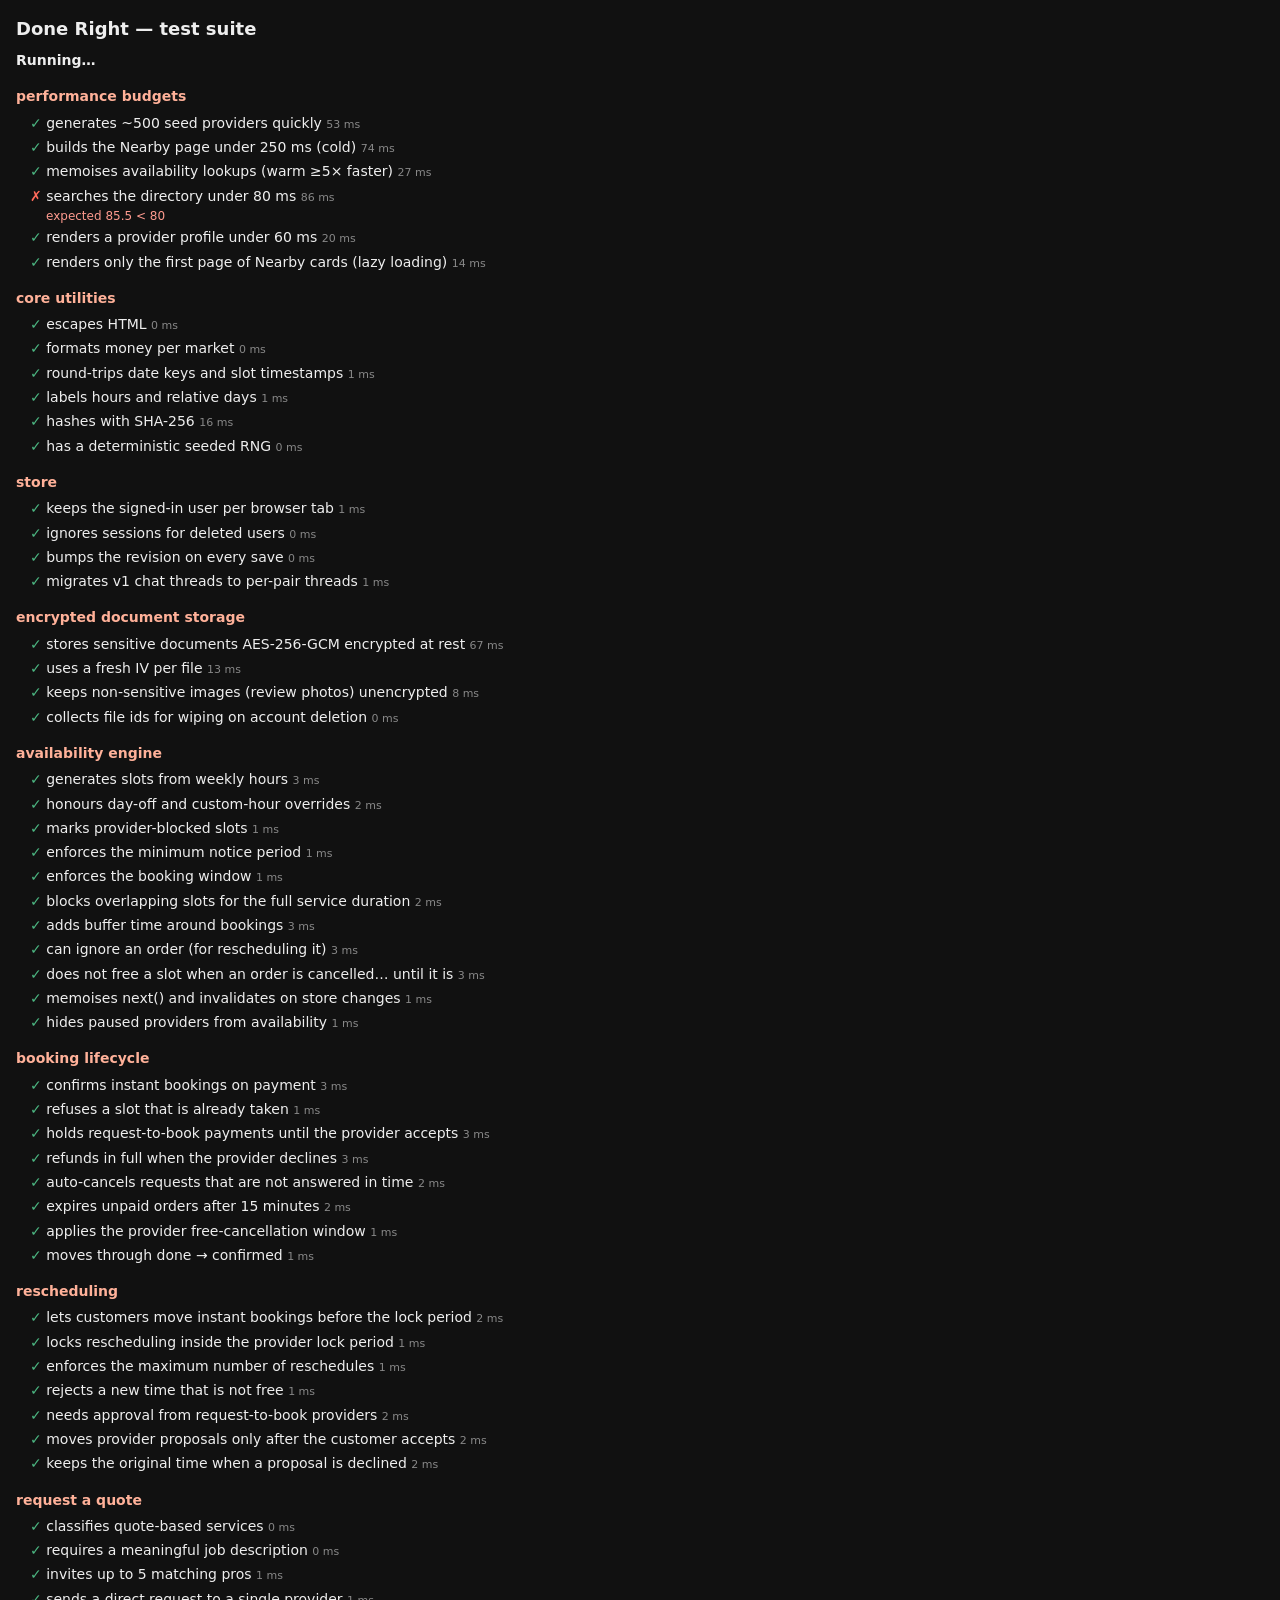
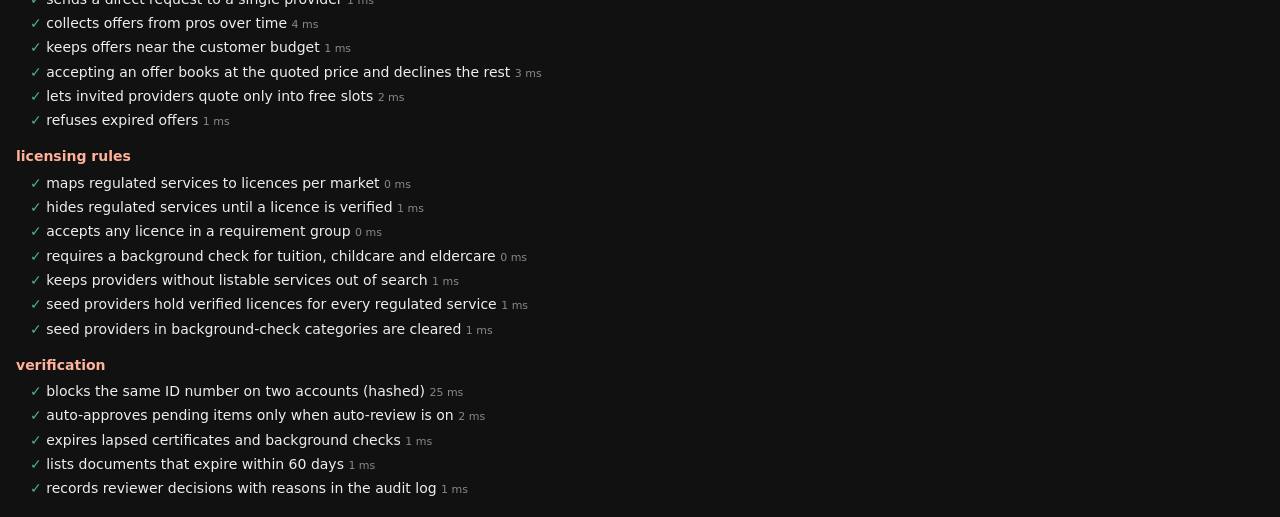
==== tests/index.html @ 7e28ef64 "Add booking controls, quotes, licensing, verification, realtime chat, i18n, SEO and tests - Provider" ====
<!doctype html>
<html lang="en">
<head>
  <meta charset="utf-8">
  <meta name="viewport" content="width=device-width, initial-scale=1">
  <title>Done Right — tests</title>
  <style>
    body { font: 14px/1.45 -apple-system, system-ui, sans-serif; margin: 0; padding: 16px; background: #111; color: #eee; }
    h1 { font-size: 18px; margin: 0 0 4px; }
    #summary { margin: 8px 0 16px; font-weight: 700; }
    .suite { margin: 14px 0 4px; font-weight: 700; color: #ffb199; }
    .t { padding: 2px 0 2px 14px; }
    .pass::before { content: '✓ '; color: #4cb782; }
    .fail::before { content: '✗ '; color: #ff6b5b; }
    .err { color: #ff9b8f; padding-left: 30px; white-space: pre-wrap; font-size: 12px; }
    .ms { color: #888; font-size: 11px; }
    #app { display: none; }
  </style>
  <script>
    // isolated storage so tests never touch real app data
    window.DR_STORAGE_KEY = 'doneright.test.v1';
    window.DR_FILES_DB = 'doneright-files-test';
    try { localStorage.removeItem('doneright.test.v1'); sessionStorage.clear(); } catch (e) {}
  </script>
</head>
<body>
  <h1>Done Right — test suite</h1>
  <div id="summary">Running…</div>
  <div id="out"></div>
  <div id="app"></div>
  <script>
    // load sources sequentially with cache-busting so tests always run the latest code
    (async function () {
      const files = ["../js/core.js", "../js/i18n.js", "../js/i18n/dict.js", "../js/i18n/ui.js", "../js/i18n/ui2.js", "../js/i18n/data.js", "../js/config.js", "../js/data/categories.js", "../js/data/locations.js", "../js/data/licensing.js", "../js/data/providers.js", "../js/booking.js", "../js/rt.js", "../js/seo.js", "../js/demo.js", "../js/pages/home.js", "../js/pages/browse.js", "../js/pages/provider.js", "../js/pages/orders.js", "../js/pages/quotes.js", "../js/pages/account.js", "../js/pages/verify.js", "../js/pages/admin.js", "../js/pages/pro.js", "harness.js", "helpers.js", "perf.test.js", "core.test.js", "availability.test.js", "booking.test.js", "quotes.test.js", "licensing.test.js", "verification.test.js", "chat.test.js", "search-seo.test.js", "i18n.test.js"];
      const v = Date.now();
      for (const f of files) await new Promise((res, rej) => { const s = document.createElement('script'); s.src = f + '?t=' + v; s.onload = res; s.onerror = () => rej(new Error('failed to load ' + f)); document.body.appendChild(s); });
      T.run();
    })();
  </script>
</body>
</html>
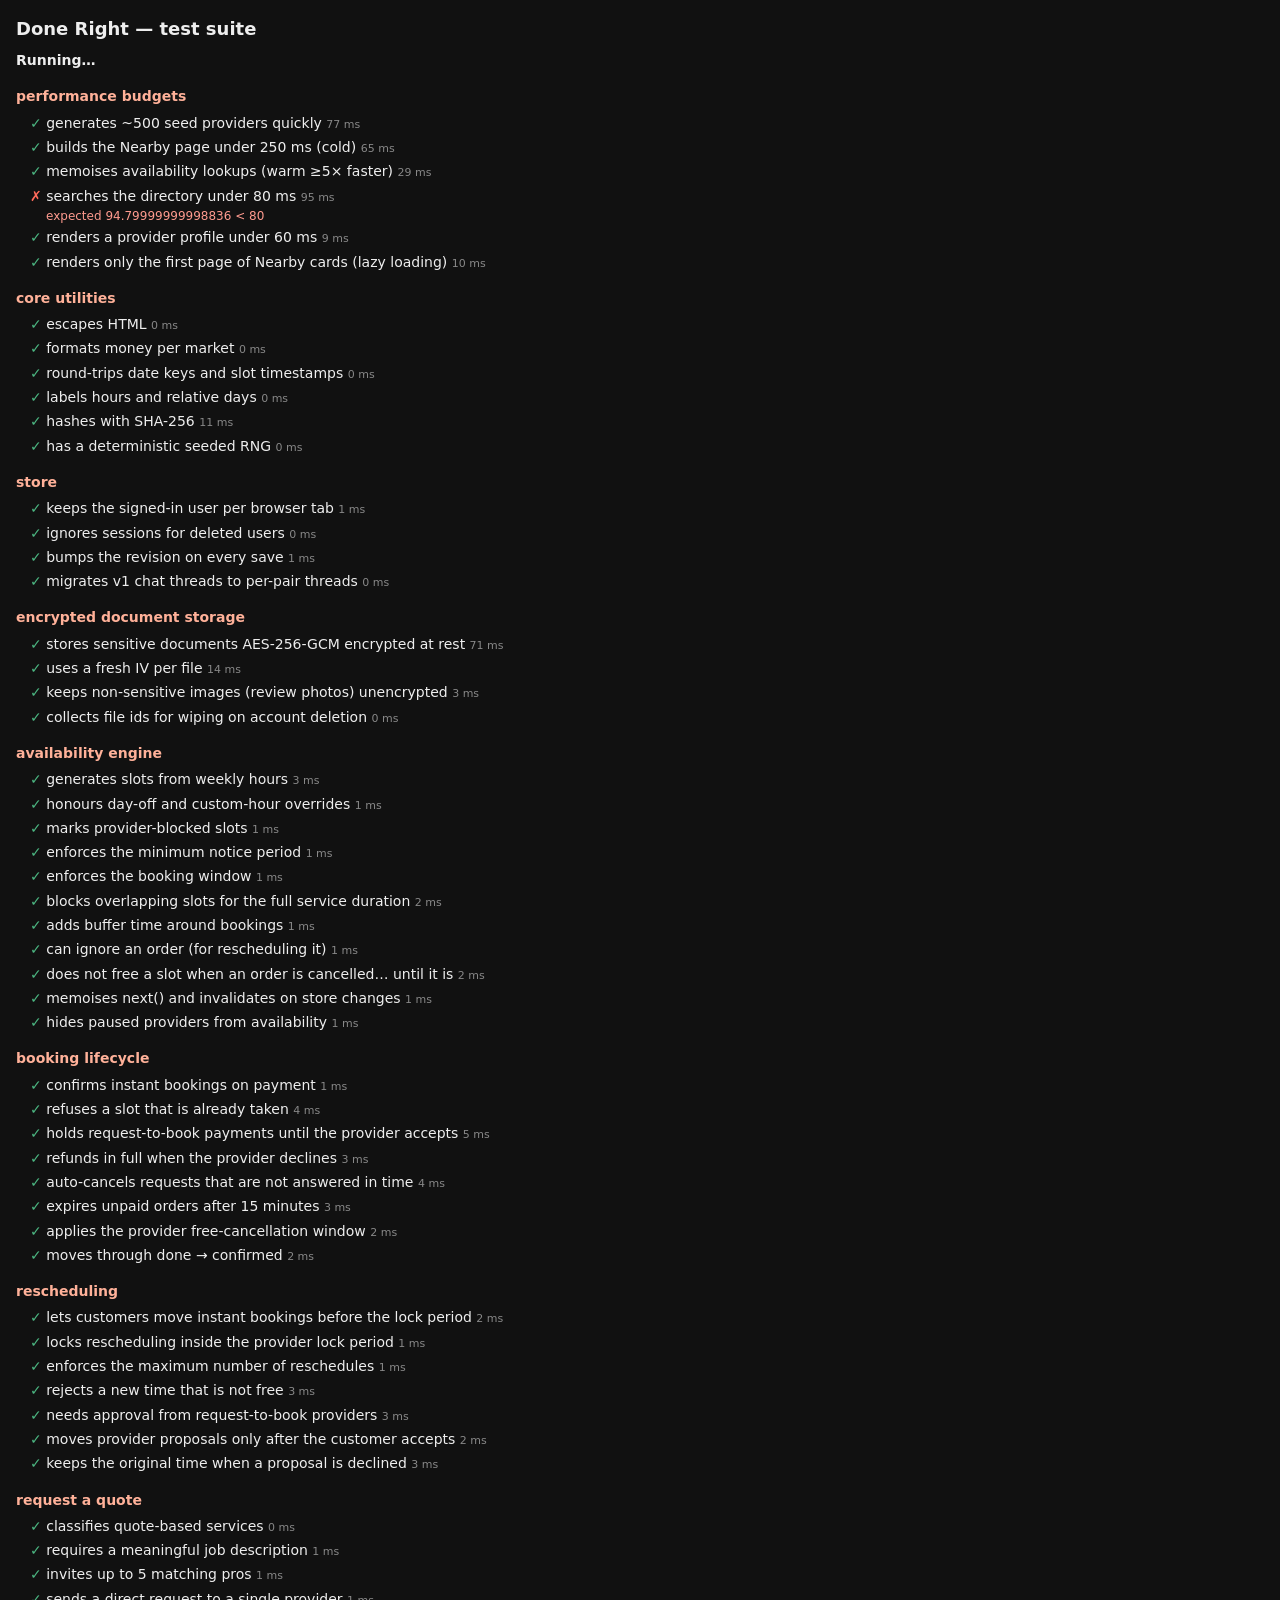
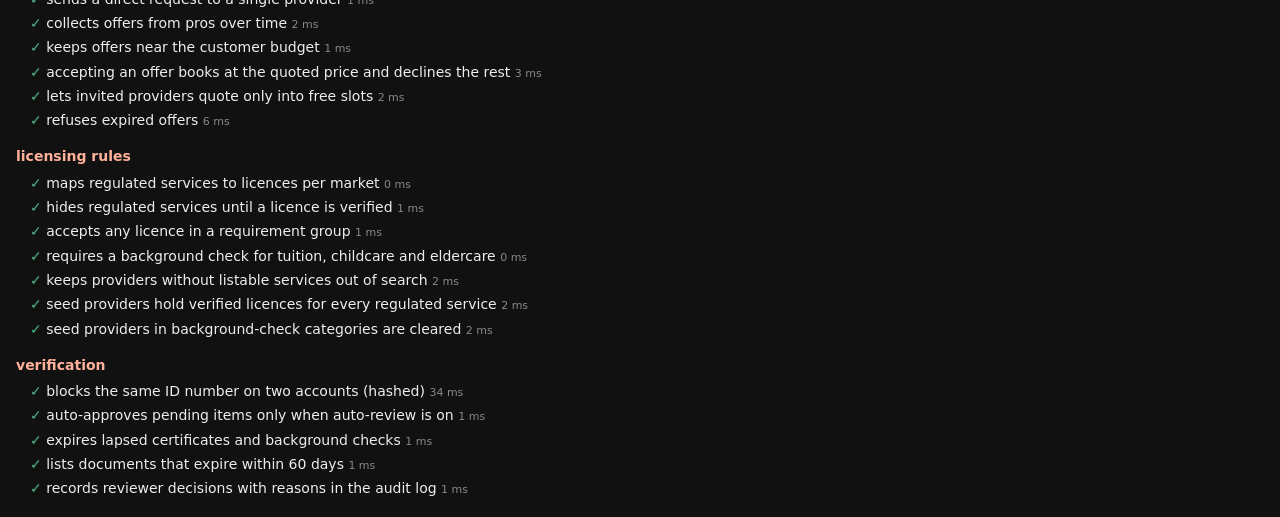
==== commit 69d4ee2b: "Baseline: snapshot of uncommitted Supabase backend work from main checkout" ====
--- a/tests/index.html
+++ b/tests/index.html
@@ -31,7 +31,7 @@
   <script>
     // load sources sequentially with cache-busting so tests always run the latest code
     (async function () {
-      const files = ["../js/core.js", "../js/i18n.js", "../js/i18n/dict.js", "../js/i18n/ui.js", "../js/i18n/ui2.js", "../js/i18n/data.js", "../js/config.js", "../js/data/categories.js", "../js/data/locations.js", "../js/data/licensing.js", "../js/data/providers.js", "../js/booking.js", "../js/rt.js", "../js/seo.js", "../js/demo.js", "../js/pages/home.js", "../js/pages/browse.js", "../js/pages/provider.js", "../js/pages/orders.js", "../js/pages/quotes.js", "../js/pages/account.js", "../js/pages/verify.js", "../js/pages/admin.js", "../js/pages/pro.js", "harness.js", "helpers.js", "perf.test.js", "core.test.js", "availability.test.js", "booking.test.js", "quotes.test.js", "licensing.test.js", "verification.test.js", "chat.test.js", "search-seo.test.js", "i18n.test.js"];
+      const files = ["../js/core.js", "../js/i18n.js", "../js/i18n/dict.js", "../js/i18n/ui.js", "../js/i18n/ui2.js", "../js/i18n/data.js", "../js/config.js", "../js/data/categories.js", "../js/data/locations.js", "../js/data/licensing.js", "../js/data/providers.js", "../js/booking.js", "../js/rt.js", "../js/seo.js", "../js/demo.js", "../js/backend.js", "../tools/catalog-sql.js", "../js/pages/home.js", "../js/pages/browse.js", "../js/pages/provider.js", "../js/pages/orders.js", "../js/pages/quotes.js", "../js/pages/account.js", "../js/pages/verify.js", "../js/pages/admin.js", "../js/pages/pro.js", "harness.js", "helpers.js", "perf.test.js", "core.test.js", "availability.test.js", "booking.test.js", "quotes.test.js", "licensing.test.js", "verification.test.js", "chat.test.js", "search-seo.test.js", "backend.test.js", "i18n.test.js"];
       const v = Date.now();
       for (const f of files) await new Promise((res, rej) => { const s = document.createElement('script'); s.src = f + '?t=' + v; s.onload = res; s.onerror = () => rej(new Error('failed to load ' + f)); document.body.appendChild(s); });
       T.run();
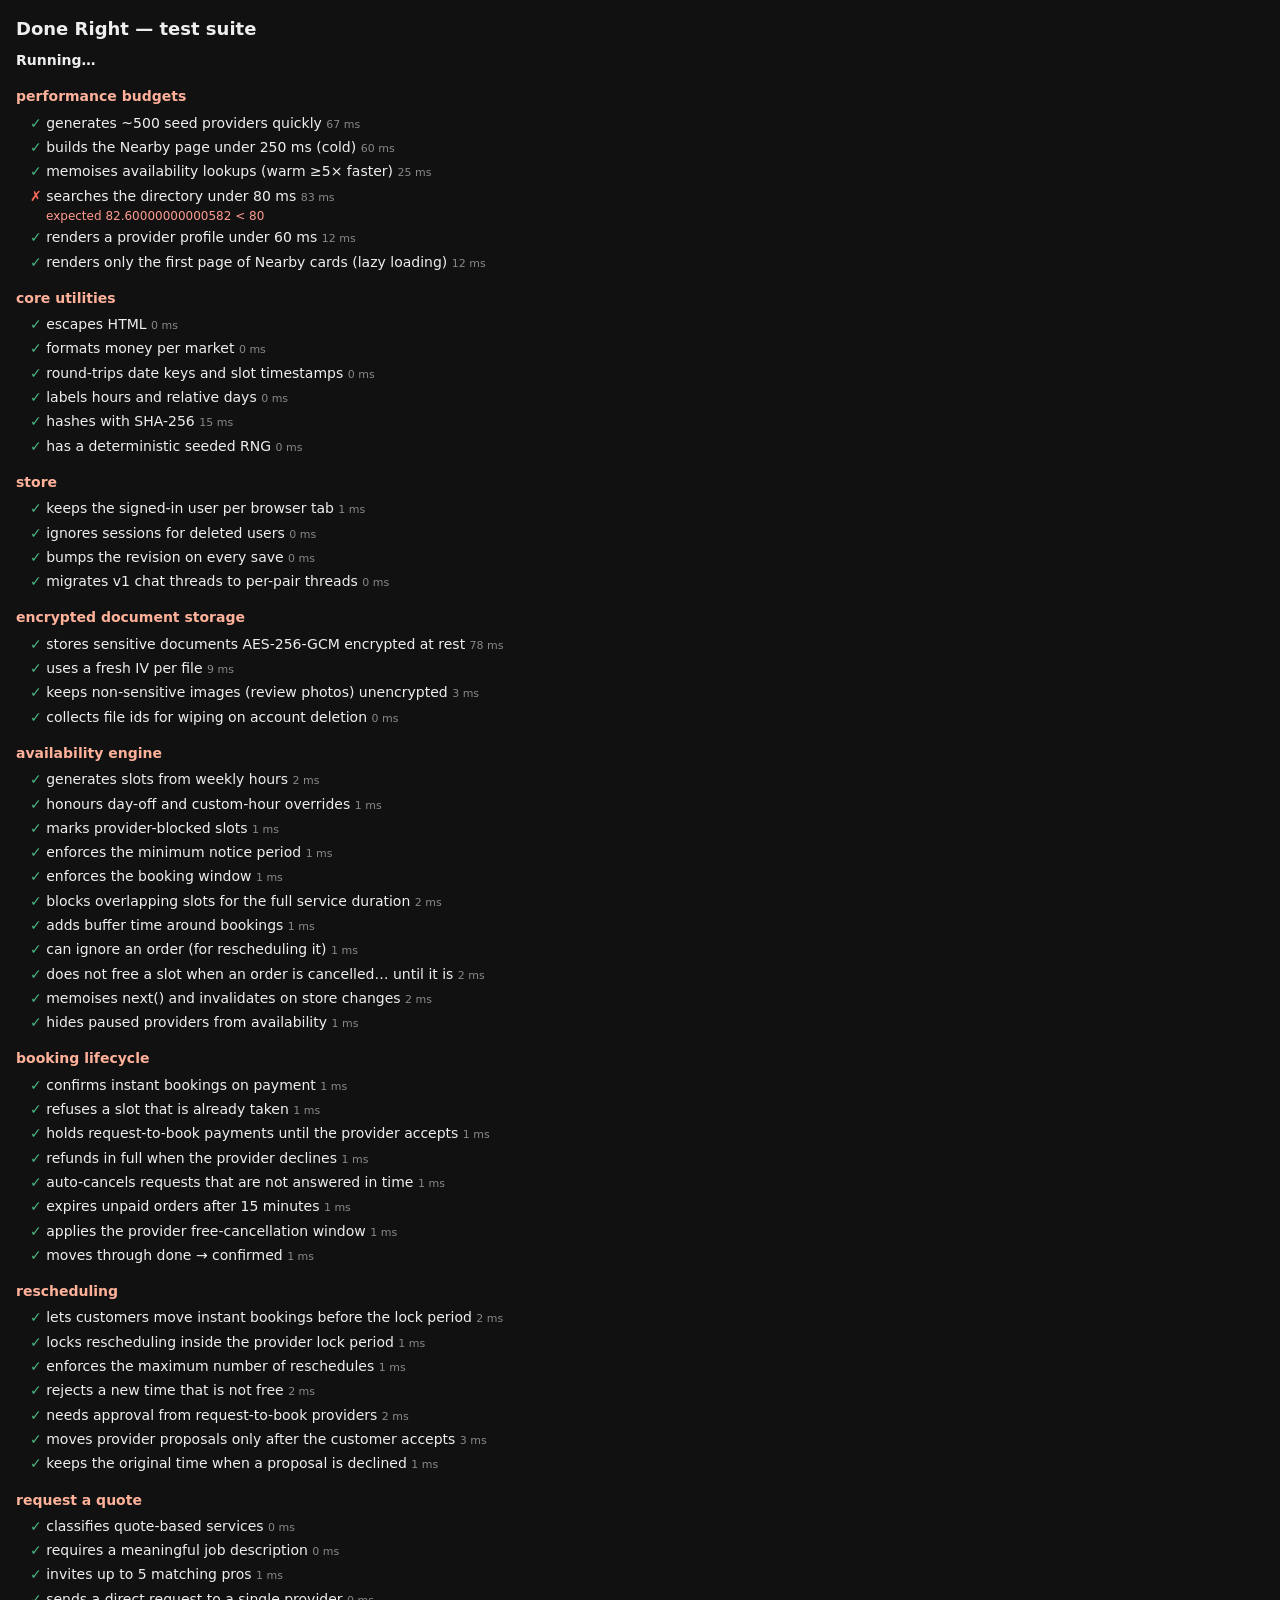
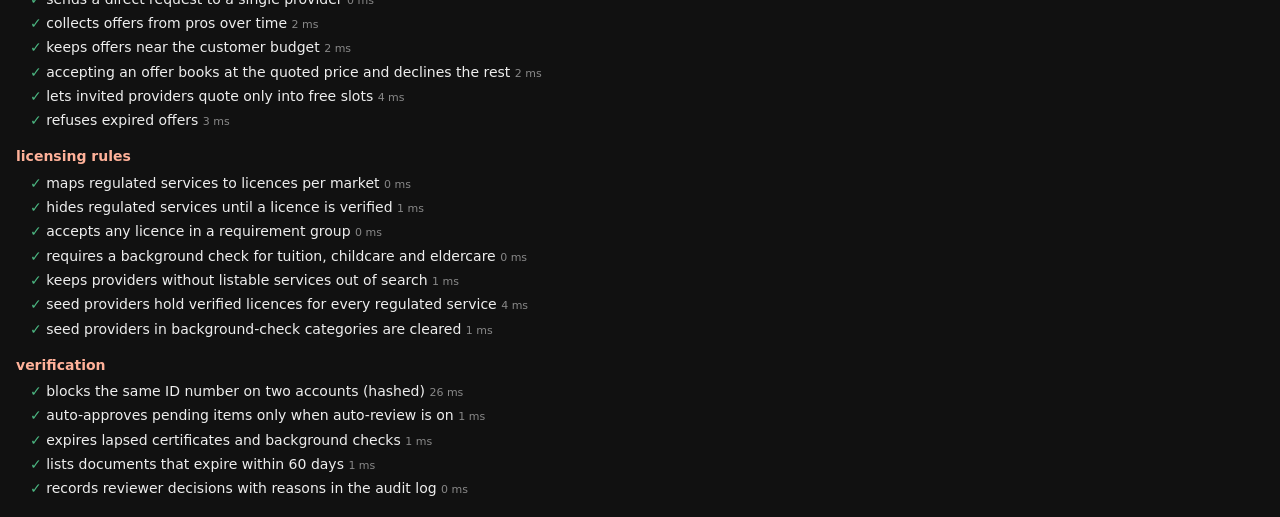
==== commit 319b6b58: "Keep follows, hidden providers and cart per account; persist them in Supabase - Store v3: userData[u" ====
--- a/tests/index.html
+++ b/tests/index.html
@@ -31,7 +31,7 @@
   <script>
     // load sources sequentially with cache-busting so tests always run the latest code
     (async function () {
-      const files = ["../js/core.js", "../js/i18n.js", "../js/i18n/dict.js", "../js/i18n/ui.js", "../js/i18n/ui2.js", "../js/i18n/data.js", "../js/config.js", "../js/data/categories.js", "../js/data/locations.js", "../js/data/licensing.js", "../js/data/providers.js", "../js/booking.js", "../js/rt.js", "../js/seo.js", "../js/demo.js", "../js/backend.js", "../tools/catalog-sql.js", "../js/pages/home.js", "../js/pages/browse.js", "../js/pages/provider.js", "../js/pages/orders.js", "../js/pages/quotes.js", "../js/pages/account.js", "../js/pages/verify.js", "../js/pages/admin.js", "../js/pages/pro.js", "harness.js", "helpers.js", "perf.test.js", "core.test.js", "availability.test.js", "booking.test.js", "quotes.test.js", "licensing.test.js", "verification.test.js", "chat.test.js", "search-seo.test.js", "backend.test.js", "i18n.test.js"];
+      const files = ["../js/core.js", "../js/i18n.js", "../js/i18n/dict.js", "../js/i18n/ui.js", "../js/i18n/ui2.js", "../js/i18n/data.js", "../js/config.js", "../js/data/categories.js", "../js/data/locations.js", "../js/data/licensing.js", "../js/data/providers.js", "../js/booking.js", "../js/rt.js", "../js/seo.js", "../js/demo.js", "../js/backend.js", "../tools/catalog-sql.js", "../js/pages/home.js", "../js/pages/browse.js", "../js/pages/provider.js", "../js/pages/orders.js", "../js/pages/quotes.js", "../js/pages/account.js", "../js/pages/verify.js", "../js/pages/admin.js", "../js/pages/pro.js", "harness.js", "helpers.js", "perf.test.js", "core.test.js", "availability.test.js", "booking.test.js", "quotes.test.js", "licensing.test.js", "verification.test.js", "chat.test.js", "search-seo.test.js", "backend.test.js", "lists.test.js", "i18n.test.js"];
       const v = Date.now();
       for (const f of files) await new Promise((res, rej) => { const s = document.createElement('script'); s.src = f + '?t=' + v; s.onload = res; s.onerror = () => rej(new Error('failed to load ' + f)); document.body.appendChild(s); });
       T.run();
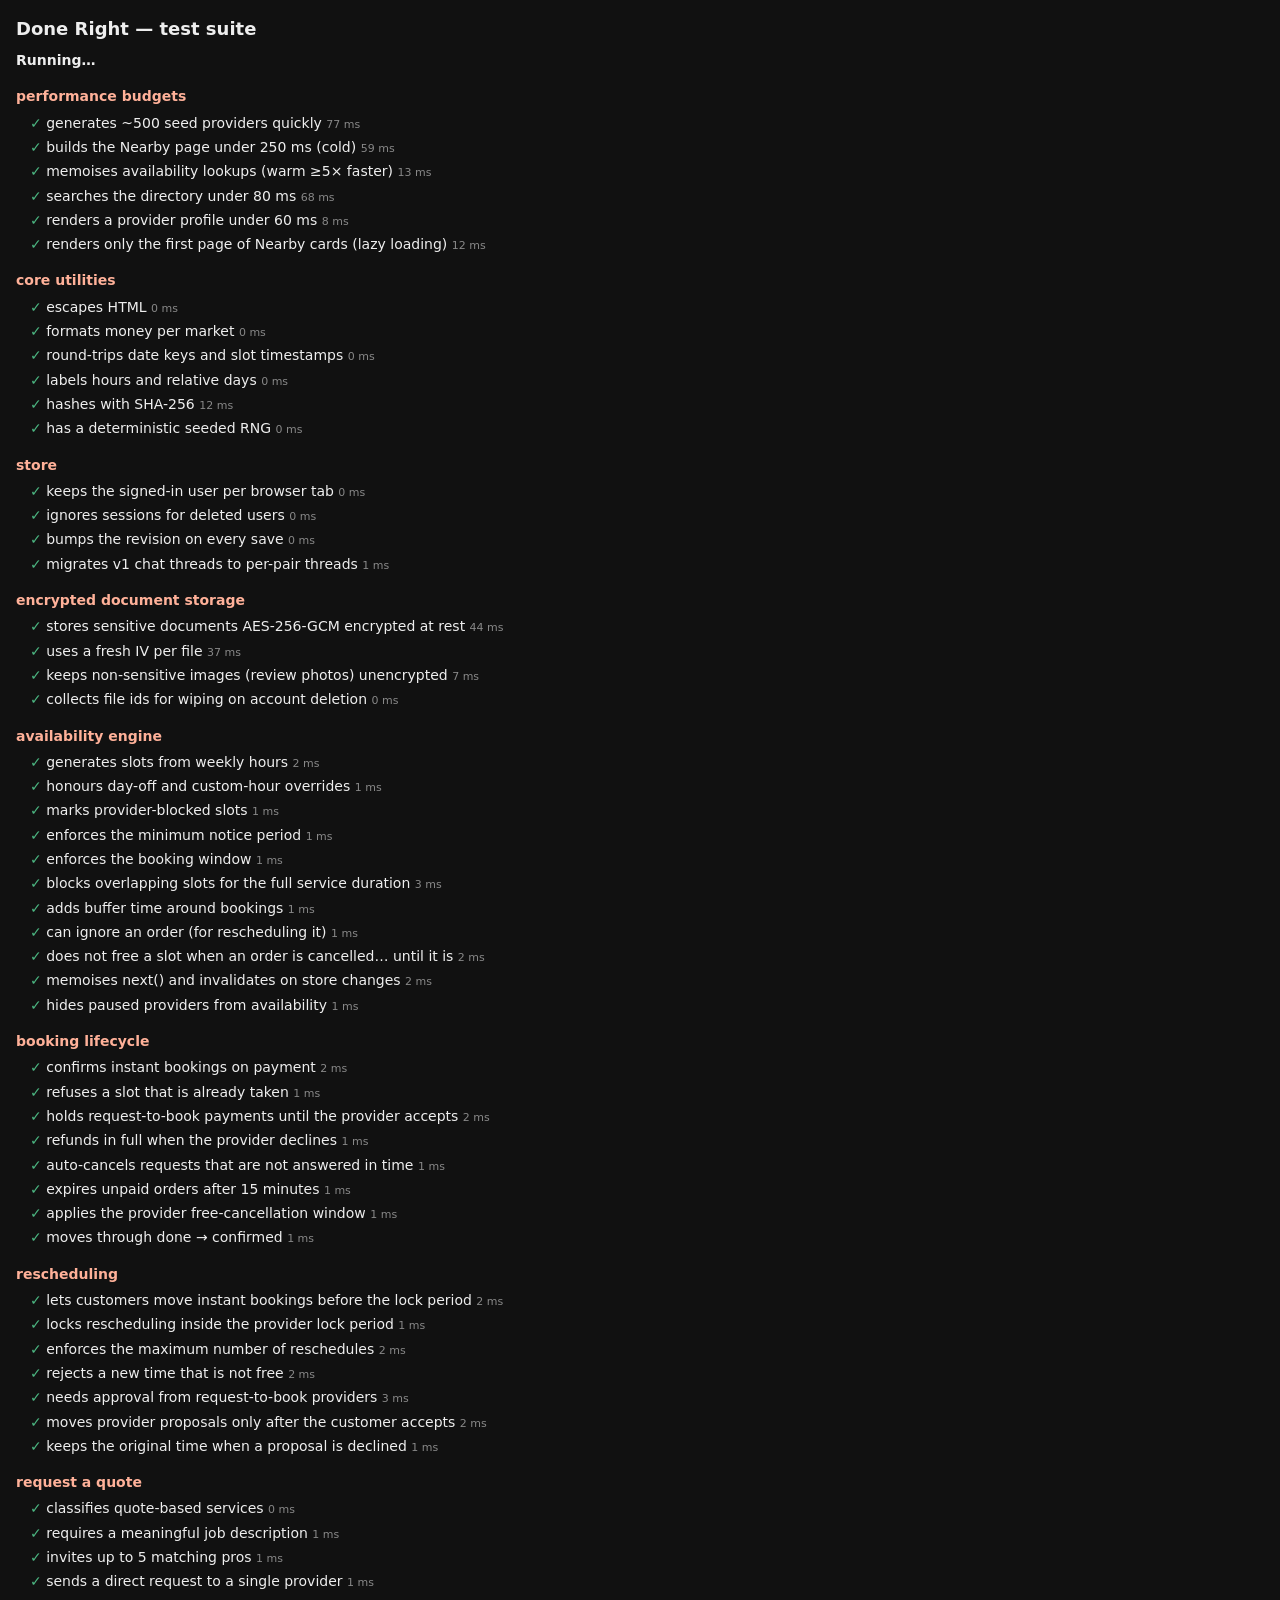
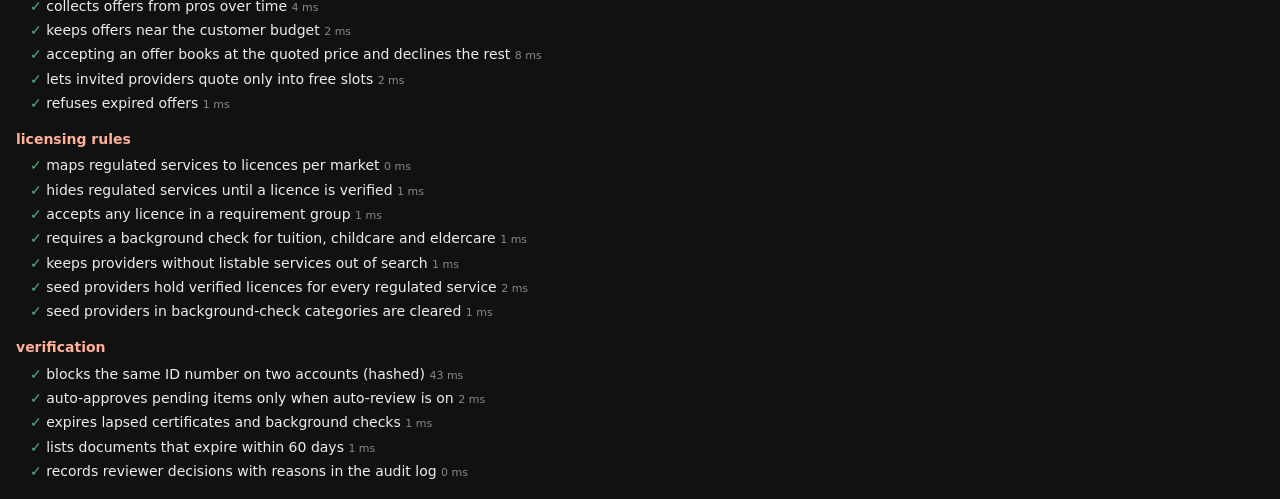
==== commit 511a1649: "Launch in Singapore only, in English and Chinese - New launch-scope settings in js/config.js (market" ====
--- a/tests/index.html
+++ b/tests/index.html
@@ -31,7 +31,7 @@
   <script>
     // load sources sequentially with cache-busting so tests always run the latest code
     (async function () {
-      const files = ["../js/core.js", "../js/i18n.js", "../js/i18n/dict.js", "../js/i18n/ui.js", "../js/i18n/ui2.js", "../js/i18n/data.js", "../js/config.js", "../js/data/categories.js", "../js/data/locations.js", "../js/data/licensing.js", "../js/data/providers.js", "../js/booking.js", "../js/rt.js", "../js/seo.js", "../js/demo.js", "../js/backend.js", "../tools/catalog-sql.js", "../js/pages/home.js", "../js/pages/browse.js", "../js/pages/provider.js", "../js/pages/orders.js", "../js/pages/quotes.js", "../js/pages/account.js", "../js/pages/verify.js", "../js/pages/admin.js", "../js/pages/pro.js", "harness.js", "helpers.js", "perf.test.js", "core.test.js", "availability.test.js", "booking.test.js", "quotes.test.js", "licensing.test.js", "verification.test.js", "chat.test.js", "search-seo.test.js", "backend.test.js", "lists.test.js", "i18n.test.js"];
+      const files = ["../js/core.js", "../js/i18n.js", "../js/i18n/dict.js", "../js/i18n/ui.js", "../js/i18n/ui2.js", "../js/i18n/data.js", "../js/config.js", "../js/data/categories.js", "../js/data/locations.js", "../js/data/licensing.js", "../js/data/providers.js", "../js/booking.js", "../js/rt.js", "../js/seo.js", "../js/demo.js", "../js/backend.js", "../tools/catalog-sql.js", "../js/pages/home.js", "../js/pages/browse.js", "../js/pages/provider.js", "../js/pages/orders.js", "../js/pages/quotes.js", "../js/pages/account.js", "../js/pages/verify.js", "../js/pages/admin.js", "../js/pages/pro.js", "harness.js", "helpers.js", "perf.test.js", "core.test.js", "availability.test.js", "booking.test.js", "quotes.test.js", "licensing.test.js", "verification.test.js", "chat.test.js", "search-seo.test.js", "backend.test.js", "lists.test.js", "launch.test.js", "i18n.test.js"];
       const v = Date.now();
       for (const f of files) await new Promise((res, rej) => { const s = document.createElement('script'); s.src = f + '?t=' + v; s.onload = res; s.onerror = () => rej(new Error('failed to load ' + f)); document.body.appendChild(s); });
       T.run();
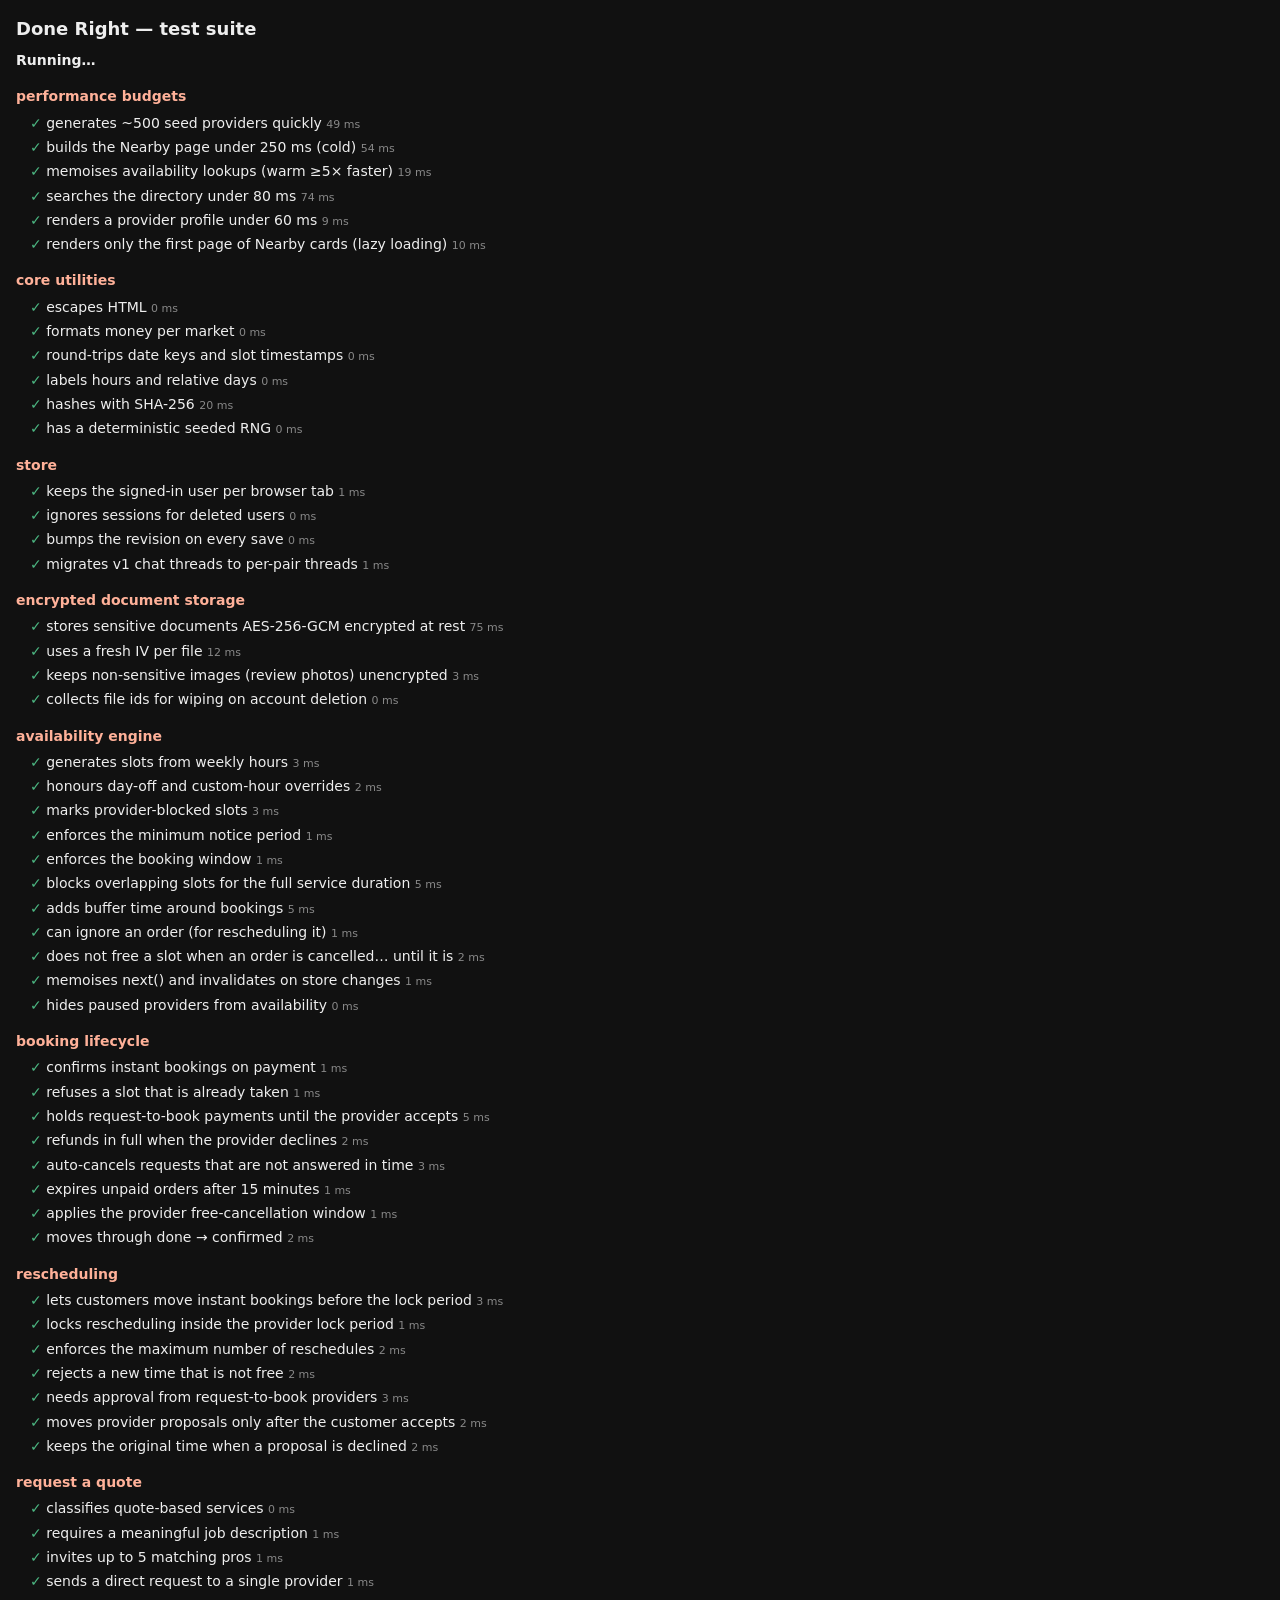
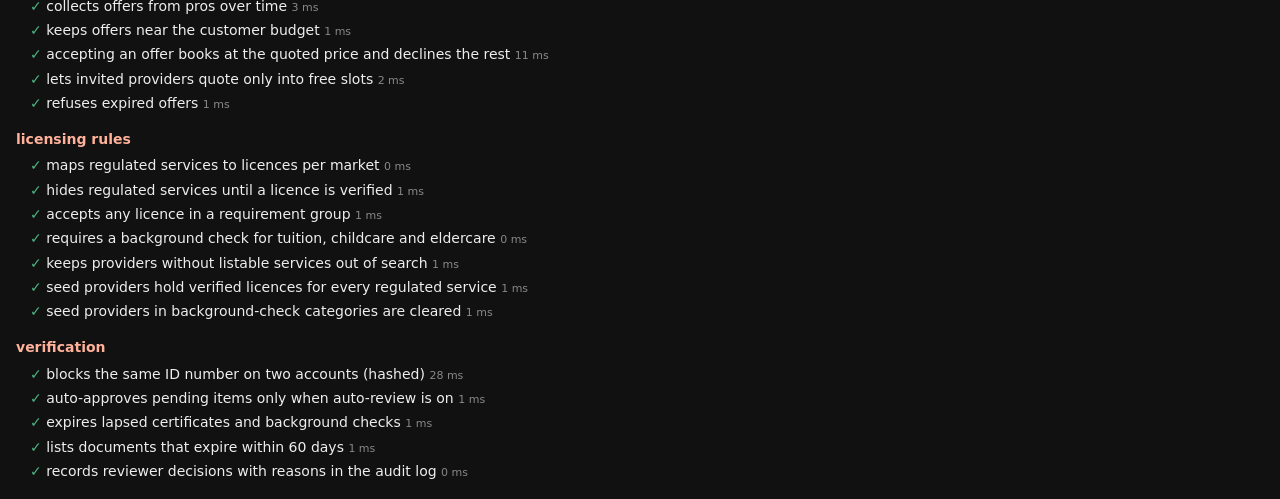
==== commit 48d0c83b: "Add public profile links (LinkedIn, TikTok, YouTube, X, Instagram…) - Links belong to the account (p" ====
--- a/tests/index.html
+++ b/tests/index.html
@@ -31,7 +31,7 @@
   <script>
     // load sources sequentially with cache-busting so tests always run the latest code
     (async function () {
-      const files = ["../js/core.js", "../js/i18n.js", "../js/i18n/dict.js", "../js/i18n/ui.js", "../js/i18n/ui2.js", "../js/i18n/data.js", "../js/config.js", "../js/data/categories.js", "../js/data/locations.js", "../js/data/licensing.js", "../js/data/providers.js", "../js/booking.js", "../js/rt.js", "../js/seo.js", "../js/demo.js", "../js/backend.js", "../tools/catalog-sql.js", "../js/pages/home.js", "../js/pages/browse.js", "../js/pages/provider.js", "../js/pages/orders.js", "../js/pages/quotes.js", "../js/pages/account.js", "../js/pages/verify.js", "../js/pages/admin.js", "../js/pages/pro.js", "harness.js", "helpers.js", "perf.test.js", "core.test.js", "availability.test.js", "booking.test.js", "quotes.test.js", "licensing.test.js", "verification.test.js", "chat.test.js", "search-seo.test.js", "backend.test.js", "lists.test.js", "launch.test.js", "i18n.test.js"];
+      const files = ["../js/core.js", "../js/i18n.js", "../js/i18n/dict.js", "../js/i18n/ui.js", "../js/i18n/ui2.js", "../js/i18n/data.js", "../js/config.js", "../js/data/categories.js", "../js/data/locations.js", "../js/data/licensing.js", "../js/data/providers.js", "../js/booking.js", "../js/rt.js", "../js/links.js", "../js/seo.js", "../js/demo.js", "../js/backend.js", "../tools/catalog-sql.js", "../js/pages/home.js", "../js/pages/browse.js", "../js/pages/provider.js", "../js/pages/orders.js", "../js/pages/quotes.js", "../js/pages/account.js", "../js/pages/verify.js", "../js/pages/admin.js", "../js/pages/pro.js", "harness.js", "helpers.js", "perf.test.js", "core.test.js", "availability.test.js", "booking.test.js", "quotes.test.js", "licensing.test.js", "verification.test.js", "chat.test.js", "search-seo.test.js", "backend.test.js", "lists.test.js", "links.test.js", "launch.test.js", "i18n.test.js"];
       const v = Date.now();
       for (const f of files) await new Promise((res, rej) => { const s = document.createElement('script'); s.src = f + '?t=' + v; s.onload = res; s.onerror = () => rej(new Error('failed to load ' + f)); document.body.appendChild(s); });
       T.run();
